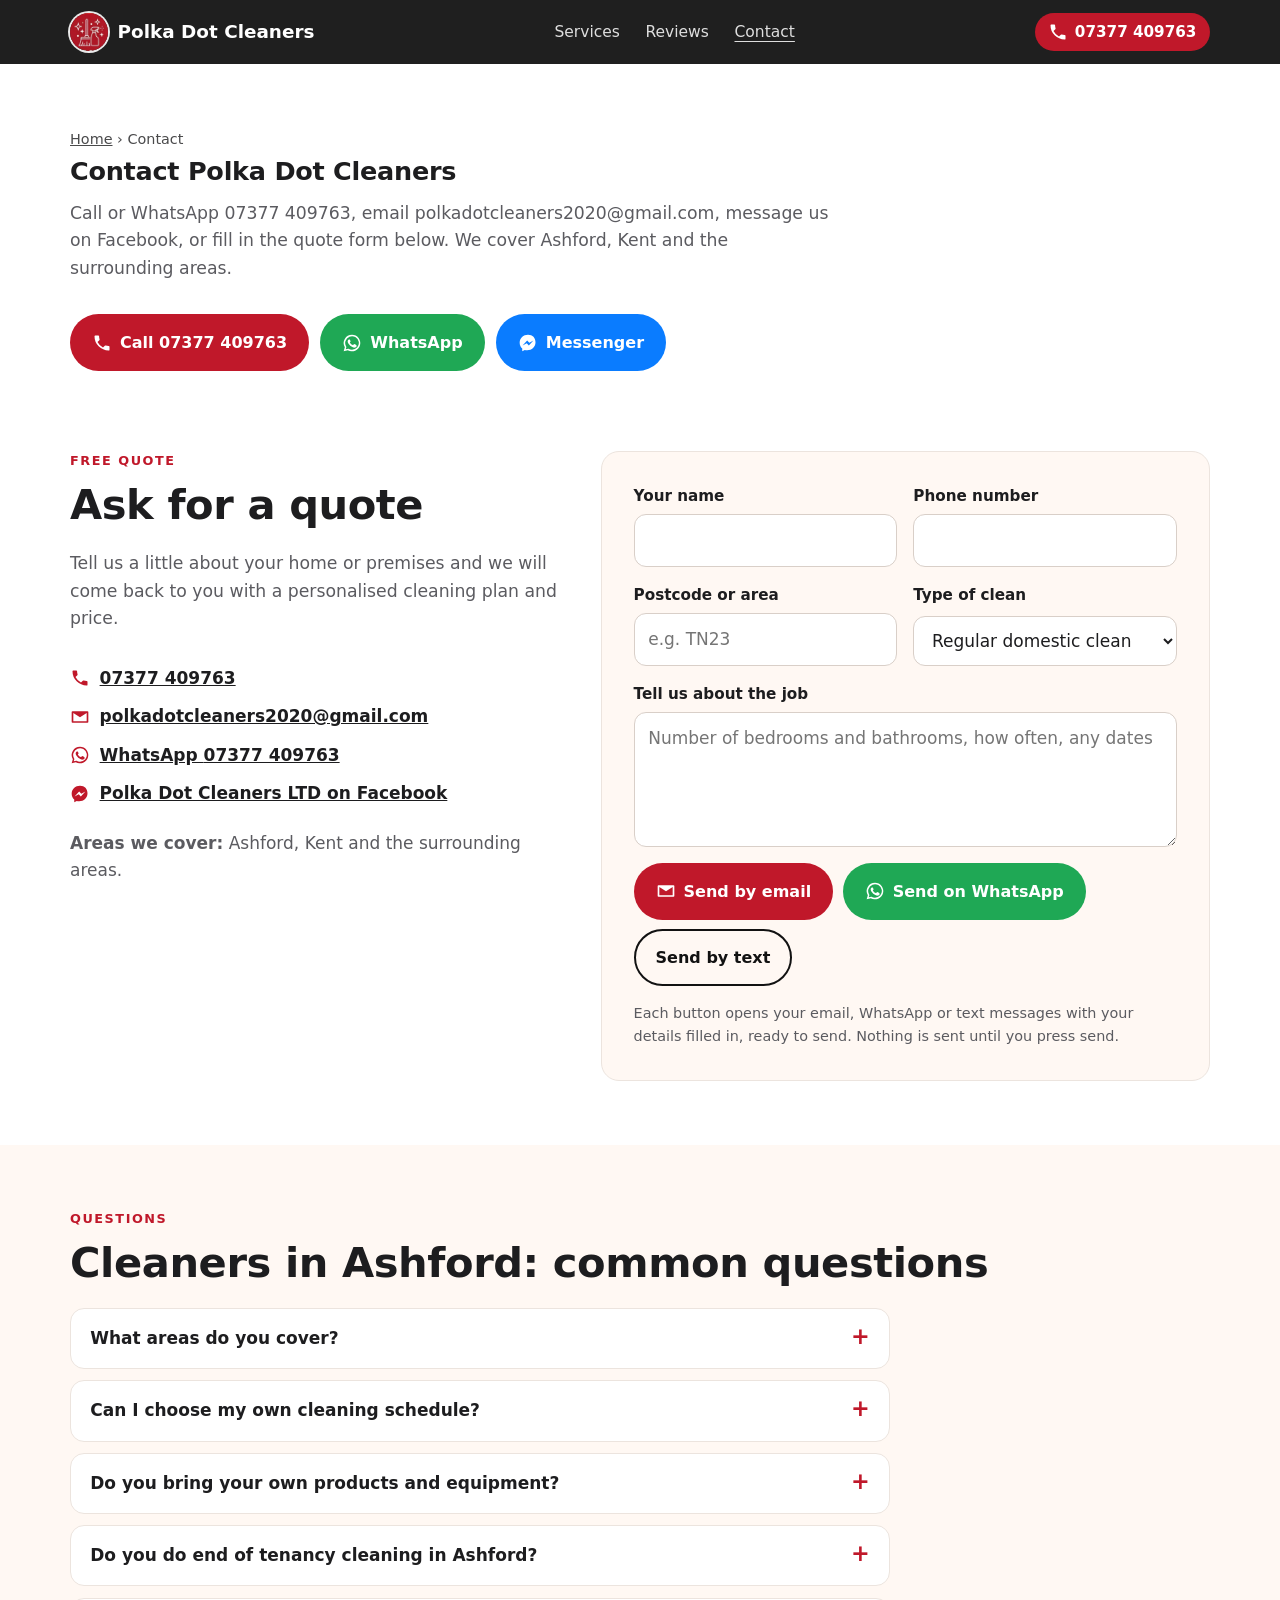
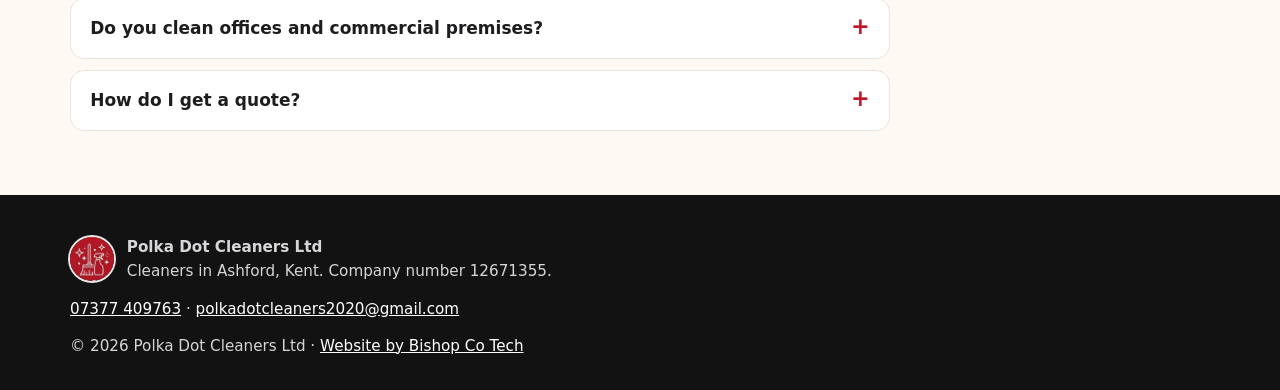
==== contact/index.html @ 2cf45b38 "Site build from bishop-co-tech-free 000c073" ====
<!doctype html>
<html lang="en-GB">
  <head>
    <meta charset="UTF-8" />
    <meta name="viewport" content="width=device-width, initial-scale=1.0" />
    <title>Contact Polka Dot Cleaners Ltd | Free Cleaning Quote in Ashford, Kent</title>
    <meta name="description" content="Contact Polka Dot Cleaners Ltd for a free cleaning quote in Ashford, Kent. Call or WhatsApp 07377 409763, email polkadotcleaners2020@gmail.com, or fill in the quote form." />
    <link rel="canonical" href="https://polkadotcleaners.co.uk/contact/" />
    <link rel="alternate" type="text/plain" href="/llms.txt" title="LLM summary" />
    <meta name="robots" content="index, follow, max-image-preview:large" />
    <meta name="geo.region" content="GB-KEN" />
    <meta name="geo.placename" content="Ashford, Kent" />
    <meta name="theme-color" content="#121212" />

    <meta property="og:type" content="website" />
    <meta property="og:site_name" content="Polka Dot Cleaners Ltd" />
    <meta property="og:url" content="https://polkadotcleaners.co.uk/contact/" />
    <meta property="og:title" content="Contact Polka Dot Cleaners Ltd | Free Cleaning Quote in Ashford, Kent" />
    <meta property="og:description" content="Contact Polka Dot Cleaners Ltd for a free cleaning quote in Ashford, Kent. Call or WhatsApp 07377 409763, email polkadotcleaners2020@gmail.com, or fill in the quote form." />
    <meta property="og:image" content="https://polkadotcleaners.co.uk/og-image.jpg" />
    <meta property="og:image:width" content="1200" />
    <meta property="og:image:height" content="630" />
    <meta property="og:image:alt" content="Polka Dot Cleaners Ltd, cleaners in Ashford, Kent, with a freshly cleaned kitchen and the company logo" />
    <meta property="og:locale" content="en_GB" />
    <meta name="twitter:card" content="summary_large_image" />
    <meta name="twitter:title" content="Contact Polka Dot Cleaners Ltd | Free Cleaning Quote in Ashford, Kent" />
    <meta name="twitter:description" content="Contact Polka Dot Cleaners Ltd for a free cleaning quote in Ashford, Kent. Call or WhatsApp 07377 409763, email polkadotcleaners2020@gmail.com, or fill in the quote form." />
    <meta name="twitter:image" content="https://polkadotcleaners.co.uk/og-image.jpg" />

    <link rel="icon" href="/favicon.ico" sizes="any" />
    <link rel="icon" type="image/png" sizes="32x32" href="/favicon-32.png" />
    <link rel="apple-touch-icon" href="/apple-touch-icon.png" />

    <!-- No review or rating markup: Google does not allow self-served review stars on LocalBusiness. -->
    <!-- No street address: the business does not publish one (Companies House office is not a trading address). -->
    <script type="application/ld+json">
      {
        "@context": "https://schema.org",
        "@type": ["HouseCleaning", "LocalBusiness"],
        "@id": "https://polkadotcleaners.co.uk/#business",
        "name": "Polka Dot Cleaners Ltd",
        "legalName": "POLKA DOT CLEANERS LTD",
        "description": "Cleaners in Ashford, Kent: weekly, fortnightly and one-off domestic cleaning, end of tenancy cleaning, commercial and office cleaning, and builders or sparkle cleans.",
        "url": "https://polkadotcleaners.co.uk/",
        "telephone": "+44 7377 409763",
        "email": "polkadotcleaners2020@gmail.com",
        "foundingDate": "2020-06-15",
        "image": [
          "https://polkadotcleaners.co.uk/og-image.jpg",
          "https://polkadotcleaners.co.uk/photos/fb-kitchen-oak-960.webp",
          "https://polkadotcleaners.co.uk/photos/reception-after-960.webp"
        ],
        "logo": "https://polkadotcleaners.co.uk/icon-512.png",
        "currenciesAccepted": "GBP",
        "address": {
          "@type": "PostalAddress",
          "addressLocality": "Ashford",
          "addressRegion": "Kent",
          "addressCountry": "GB"
        },
        "areaServed": [
          { "@type": "City", "name": "Ashford, Kent" },
          { "@type": "AdministrativeArea", "name": "Ashford and surrounding areas, Kent" }
        ],
        "sameAs": ["https://www.facebook.com/p/Polka-Dot-Cleaners-LTD-100063488411569/"],
        "knowsAbout": [
          "Domestic cleaning",
          "End of tenancy cleaning",
          "Commercial cleaning",
          "Office cleaning",
          "Builders cleans",
          "Deep cleaning"
        ],
        "hasOfferCatalog": {
          "@type": "OfferCatalog",
          "name": "Cleaning services in Ashford",
          "itemListElement": [
            { "@type": "Offer", "itemOffered": { "@type": "Service", "name": "Domestic cleaning (weekly, fortnightly and one-off)" } },
            { "@type": "Offer", "itemOffered": { "@type": "Service", "name": "End of tenancy cleaning" } },
            { "@type": "Offer", "itemOffered": { "@type": "Service", "name": "Commercial and office cleaning" } },
            { "@type": "Offer", "itemOffered": { "@type": "Service", "name": "Builders and sparkle cleans" } },
            { "@type": "Offer", "itemOffered": { "@type": "Service", "name": "Industrial cleaning" } }
          ]
        }
      }
    </script>
    <script type="application/ld+json">
      {
        "@context": "https://schema.org",
        "@type": "FAQPage",
        "mainEntity": [
          { "@type": "Question", "name": "What areas do you cover?", "acceptedAnswer": { "@type": "Answer", "text": "We clean homes and businesses in Ashford, Kent and the surrounding areas. If you are not sure whether we reach you, call or message us." } },
          { "@type": "Question", "name": "Can I choose my own cleaning schedule?", "acceptedAnswer": { "@type": "Answer", "text": "Absolutely. We offer flexible scheduling: weekly, fortnightly or one-off cleans, planned around what you need." } },
          { "@type": "Question", "name": "Do you bring your own products and equipment?", "acceptedAnswer": { "@type": "Answer", "text": "Yes. We supply all products and a hoover. For hygiene reasons we do ask clients to provide a mop if one is needed." } },
          { "@type": "Question", "name": "Do you do end of tenancy cleaning in Ashford?", "acceptedAnswer": { "@type": "Answer", "text": "Yes. Our end of tenancy clean is a deep clean of all areas, perfect for getting your deposit back or getting a property ready for new tenants." } },
          { "@type": "Question", "name": "Do you clean offices and commercial premises?", "acceptedAnswer": { "@type": "Answer", "text": "Yes. We offer commercial cleaning for offices and retail spaces, including after-hours cleaning to minimise disruption." } },
          { "@type": "Question", "name": "How do I get a quote?", "acceptedAnswer": { "@type": "Answer", "text": "Fill in the quote form, call 07377 409763, or message us on WhatsApp or Facebook Messenger." } }
        ]
      }
    </script>
    <script type="module" crossorigin src="/assets/index-D0p17NP8.js"></script>
    <link rel="stylesheet" crossorigin href="/assets/index-B3t4fqPy.css">
    <script type="application/ld+json">{"@context":"https://schema.org","@type":"BreadcrumbList","itemListElement":[{"@type":"ListItem","position":1,"name":"Home","item":"https://polkadotcleaners.co.uk/"},{"@type":"ListItem","position":2,"name":"Contact","item":"https://polkadotcleaners.co.uk/contact/"}]}</script>
  </head>
  <body>
    <div id="root" data-page="contact"><link rel="preload" as="image" imageSrcSet="/logo/logo-mark-96.webp 96w, /logo/logo-mark-192.webp 192w" imageSizes="38px"/><link rel="preload" as="image" imageSrcSet="/logo/logo-mark-96.webp 96w, /logo/logo-mark-192.webp 192w" imageSizes="44px"/><a class="skip" href="#top">Skip to content</a><header class="topbar"><div class="wrap topbar-inner"><a href="/" class="brand"><img src="/logo/logo-mark-96.webp" srcSet="/logo/logo-mark-96.webp 96w, /logo/logo-mark-192.webp 192w" sizes="38px" width="38" height="38" alt="" class="emblem emblem-mark" decoding="async"/><span>Polka Dot Cleaners</span></a><nav aria-label="Sections"><a href="/our-cleaning-services/">Services</a><a href="/reviews/">Reviews</a><a href="/contact/" aria-current="page">Contact</a></nav><a class="topbar-call" href="tel:+447377409763" aria-label="Call 07377 409763"><svg viewBox="0 0 24 24" width="20" height="20" aria-hidden="true"><path fill="currentColor" d="M6.6 10.8a15.1 15.1 0 0 0 6.6 6.6l2.2-2.2a1 1 0 0 1 1-.25 11.4 11.4 0 0 0 3.6.57 1 1 0 0 1 1 1V20a1 1 0 0 1-1 1A17 17 0 0 1 3 4a1 1 0 0 1 1-1h3.5a1 1 0 0 1 1 1c0 1.25.2 2.45.57 3.57a1 1 0 0 1-.25 1z"></path></svg> <span>07377 409763</span></a></div></header><main id="top"><section class="section page-intro"><div class="wrap"><nav aria-label="Breadcrumb" class="crumbs"><a href="/">Home</a> <span aria-hidden="true">›</span> <span aria-current="page">Contact</span></nav><h1>Contact Polka Dot Cleaners</h1><p class="lede">Call or WhatsApp 07377 409763, email polkadotcleaners2020@gmail.com, message us on Facebook, or fill in the quote form below. We cover Ashford, Kent and the surrounding areas.</p><div class="actions "><a class="btn btn-red" href="tel:+447377409763"><svg viewBox="0 0 24 24" width="20" height="20" aria-hidden="true"><path fill="currentColor" d="M6.6 10.8a15.1 15.1 0 0 0 6.6 6.6l2.2-2.2a1 1 0 0 1 1-.25 11.4 11.4 0 0 0 3.6.57 1 1 0 0 1 1 1V20a1 1 0 0 1-1 1A17 17 0 0 1 3 4a1 1 0 0 1 1-1h3.5a1 1 0 0 1 1 1c0 1.25.2 2.45.57 3.57a1 1 0 0 1-.25 1z"></path></svg> Call <!-- -->07377 409763</a><a class="btn btn-whatsapp" href="https://wa.me/447377409763" target="_blank" rel="noopener"><svg viewBox="0 0 24 24" width="20" height="20" aria-hidden="true"><path fill="currentColor" d="M12 2a10 10 0 0 0-8.6 15.1L2 22l5-1.3A10 10 0 1 0 12 2zm0 18.2a8.2 8.2 0 0 1-4.2-1.2l-.3-.2-3 .8.8-2.9-.2-.3A8.2 8.2 0 1 1 12 20.2zm4.5-6.1c-.2-.1-1.5-.7-1.7-.8s-.4-.1-.6.1-.7.8-.8 1-.3.2-.5.1a6.7 6.7 0 0 1-3.3-2.9c-.3-.4.3-.4.7-1.3.1-.2 0-.3 0-.4l-.8-1.8c-.2-.5-.4-.4-.6-.4h-.5a1 1 0 0 0-.7.3 3 3 0 0 0-.9 2.2 5.2 5.2 0 0 0 1.1 2.7 11.8 11.8 0 0 0 4.5 4c1.7.7 2.3.8 3.2.6a2.7 2.7 0 0 0 1.8-1.3 2.2 2.2 0 0 0 .2-1.3c-.1-.1-.2-.2-.5-.3z"></path></svg> WhatsApp</a><a class="btn btn-messenger" href="https://m.me/100063488411569" target="_blank" rel="noopener"><svg viewBox="0 0 24 24" width="20" height="20" aria-hidden="true"><path fill="currentColor" d="M12 2C6.4 2 2 6.1 2 11.6c0 2.9 1.2 5.4 3.1 7.1v3.3l3-1.7c.9.3 1.9.4 2.9.4 5.6 0 10-4.1 10-9.6S17.6 2 12 2zm1 12.9-2.5-2.7-5 2.7 5.5-5.8 2.6 2.7 4.9-2.7z"></path></svg> Messenger</a></div></div></section><section id="quote" class="section"><div class="wrap quote"><div class="quote-info"><p class="eyebrow">Free quote</p><h2>Ask for a quote</h2><p class="lede">Tell us a little about your home or premises and we will come back to you with a personalised cleaning plan and price.</p><ul class="contact-list"><li><svg viewBox="0 0 24 24" width="20" height="20" aria-hidden="true"><path fill="currentColor" d="M6.6 10.8a15.1 15.1 0 0 0 6.6 6.6l2.2-2.2a1 1 0 0 1 1-.25 11.4 11.4 0 0 0 3.6.57 1 1 0 0 1 1 1V20a1 1 0 0 1-1 1A17 17 0 0 1 3 4a1 1 0 0 1 1-1h3.5a1 1 0 0 1 1 1c0 1.25.2 2.45.57 3.57a1 1 0 0 1-.25 1z"></path></svg><a class="link" href="tel:+447377409763">07377 409763</a></li><li><svg viewBox="0 0 24 24" width="20" height="20" aria-hidden="true"><path fill="currentColor" d="M3 5h18a1 1 0 0 1 1 1v12a1 1 0 0 1-1 1H3a1 1 0 0 1-1-1V6a1 1 0 0 1 1-1zm9 7.2L4 7.3V17h16V7.3z"></path></svg><a class="link" href="mailto:polkadotcleaners2020@gmail.com">polkadotcleaners2020@gmail.com</a></li><li><svg viewBox="0 0 24 24" width="20" height="20" aria-hidden="true"><path fill="currentColor" d="M12 2a10 10 0 0 0-8.6 15.1L2 22l5-1.3A10 10 0 1 0 12 2zm0 18.2a8.2 8.2 0 0 1-4.2-1.2l-.3-.2-3 .8.8-2.9-.2-.3A8.2 8.2 0 1 1 12 20.2zm4.5-6.1c-.2-.1-1.5-.7-1.7-.8s-.4-.1-.6.1-.7.8-.8 1-.3.2-.5.1a6.7 6.7 0 0 1-3.3-2.9c-.3-.4.3-.4.7-1.3.1-.2 0-.3 0-.4l-.8-1.8c-.2-.5-.4-.4-.6-.4h-.5a1 1 0 0 0-.7.3 3 3 0 0 0-.9 2.2 5.2 5.2 0 0 0 1.1 2.7 11.8 11.8 0 0 0 4.5 4c1.7.7 2.3.8 3.2.6a2.7 2.7 0 0 0 1.8-1.3 2.2 2.2 0 0 0 .2-1.3c-.1-.1-.2-.2-.5-.3z"></path></svg><a class="link" href="https://wa.me/447377409763" target="_blank" rel="noopener">WhatsApp <!-- -->07377 409763</a></li><li><svg viewBox="0 0 24 24" width="20" height="20" aria-hidden="true"><path fill="currentColor" d="M12 2C6.4 2 2 6.1 2 11.6c0 2.9 1.2 5.4 3.1 7.1v3.3l3-1.7c.9.3 1.9.4 2.9.4 5.6 0 10-4.1 10-9.6S17.6 2 12 2zm1 12.9-2.5-2.7-5 2.7 5.5-5.8 2.6 2.7 4.9-2.7z"></path></svg><a class="link" href="https://www.facebook.com/p/Polka-Dot-Cleaners-LTD-100063488411569/" target="_blank" rel="noopener">Polka Dot Cleaners LTD on Facebook</a></li></ul><p class="area-note"><strong>Areas we cover:</strong> <!-- -->Ashford, Kent and the surrounding areas<!-- -->.</p></div><form class="quote-form"><div class="field"><label for="q-name">Your name</label><input id="q-name" autoComplete="name" required="" name="name" value=""/></div><div class="field"><label for="q-phone">Phone number</label><input id="q-phone" type="tel" autoComplete="tel" required="" name="phone" value=""/></div><div class="field"><label for="q-area">Postcode or area</label><input id="q-area" autoComplete="postal-code" placeholder="e.g. TN23" name="area" value=""/></div><div class="field"><label for="q-type">Type of clean</label><select id="q-type" name="type"><option selected="">Regular domestic clean</option><option>One-off or deep clean</option><option>End of tenancy clean</option><option>Builders or sparkle clean</option><option>Commercial or office clean</option><option>Something else</option></select></div><div class="field field-wide"><label for="q-message">Tell us about the job</label><textarea id="q-message" name="message" rows="4" placeholder="Number of bedrooms and bathrooms, how often, any dates"></textarea></div><div class="field-wide form-actions"><button class="btn btn-red" type="submit"><svg viewBox="0 0 24 24" width="20" height="20" aria-hidden="true"><path fill="currentColor" d="M3 5h18a1 1 0 0 1 1 1v12a1 1 0 0 1-1 1H3a1 1 0 0 1-1-1V6a1 1 0 0 1 1-1zm9 7.2L4 7.3V17h16V7.3z"></path></svg> Send by email</button><a class="btn btn-whatsapp" href="https://wa.me/447377409763?text=Hello%20Polka%20Dot%20Cleaners%2C%20I%20would%20like%20a%20quote%20please.%0A%0AName%3A%20%0APhone%3A%20%0APostcode%20or%20area%3A%20%0AType%20of%20clean%3A%20Regular%20domestic%20clean" target="_blank" rel="noopener"><svg viewBox="0 0 24 24" width="20" height="20" aria-hidden="true"><path fill="currentColor" d="M12 2a10 10 0 0 0-8.6 15.1L2 22l5-1.3A10 10 0 1 0 12 2zm0 18.2a8.2 8.2 0 0 1-4.2-1.2l-.3-.2-3 .8.8-2.9-.2-.3A8.2 8.2 0 1 1 12 20.2zm4.5-6.1c-.2-.1-1.5-.7-1.7-.8s-.4-.1-.6.1-.7.8-.8 1-.3.2-.5.1a6.7 6.7 0 0 1-3.3-2.9c-.3-.4.3-.4.7-1.3.1-.2 0-.3 0-.4l-.8-1.8c-.2-.5-.4-.4-.6-.4h-.5a1 1 0 0 0-.7.3 3 3 0 0 0-.9 2.2 5.2 5.2 0 0 0 1.1 2.7 11.8 11.8 0 0 0 4.5 4c1.7.7 2.3.8 3.2.6a2.7 2.7 0 0 0 1.8-1.3 2.2 2.2 0 0 0 .2-1.3c-.1-.1-.2-.2-.5-.3z"></path></svg> Send on WhatsApp</a><a class="btn btn-outline" href="sms:+447377409763?&amp;body=Hello%20Polka%20Dot%20Cleaners%2C%20I%20would%20like%20a%20quote%20please.%0A%0AName%3A%20%0APhone%3A%20%0APostcode%20or%20area%3A%20%0AType%20of%20clean%3A%20Regular%20domestic%20clean">Send by text</a></div><p class="form-note field-wide" aria-live="polite">Each button opens your email, WhatsApp or text messages with your details filled in, ready to send. Nothing is sent until you press send.</p></form></div></section><section id="faq" class="section alt"><div class="wrap"><p class="eyebrow">Questions</p><h2>Cleaners in Ashford: common questions</h2><div class="faq"><details><summary>What areas do you cover?</summary><p>We clean homes and businesses in Ashford, Kent and the surrounding areas. If you are not sure whether we reach you, call or message us.</p></details><details><summary>Can I choose my own cleaning schedule?</summary><p>Absolutely. We offer flexible scheduling: weekly, fortnightly or one-off cleans, planned around what you need.</p></details><details><summary>Do you bring your own products and equipment?</summary><p>Yes. We supply all products and a hoover. For hygiene reasons we do ask clients to provide a mop if one is needed.</p></details><details><summary>Do you do end of tenancy cleaning in Ashford?</summary><p>Yes. Our end of tenancy clean is a deep clean of all areas, perfect for getting your deposit back or getting a property ready for new tenants.</p></details><details><summary>Do you clean offices and commercial premises?</summary><p>Yes. We offer commercial cleaning for offices and retail spaces, including after-hours cleaning to minimise disruption.</p></details><details><summary>How do I get a quote?</summary><p>Fill in the quote form below, call 07377 409763, or message us on WhatsApp or Facebook Messenger.</p></details></div></div></section></main><footer class="footer"><div class="wrap footer-inner"><div class="footer-brand"><img src="/logo/logo-mark-96.webp" srcSet="/logo/logo-mark-96.webp 96w, /logo/logo-mark-192.webp 192w" sizes="44px" width="44" height="44" alt="" class="emblem emblem-mark" decoding="async"/><p><strong>Polka Dot Cleaners Ltd</strong><br/>Cleaners in Ashford, Kent. Company number <!-- -->12671355<!-- -->.</p></div><p><a href="tel:+447377409763">07377 409763</a> · <a href="mailto:polkadotcleaners2020@gmail.com">polkadotcleaners2020@gmail.com</a></p><p>© <span>2026</span> <!-- -->Polka Dot Cleaners Ltd<!-- --> ·<!-- --> <a href="https://bishop-co-tech.co.uk">Website by Bishop Co Tech</a></p></div></footer><div class="sticky-bar"><a href="tel:+447377409763" aria-label="Call Polka Dot Cleaners Ltd on 07377 409763"><svg viewBox="0 0 24 24" width="20" height="20" aria-hidden="true"><path fill="currentColor" d="M6.6 10.8a15.1 15.1 0 0 0 6.6 6.6l2.2-2.2a1 1 0 0 1 1-.25 11.4 11.4 0 0 0 3.6.57 1 1 0 0 1 1 1V20a1 1 0 0 1-1 1A17 17 0 0 1 3 4a1 1 0 0 1 1-1h3.5a1 1 0 0 1 1 1c0 1.25.2 2.45.57 3.57a1 1 0 0 1-.25 1z"></path></svg> Call</a><a href="https://wa.me/447377409763" target="_blank" rel="noopener" aria-label="Message us on WhatsApp"><svg viewBox="0 0 24 24" width="20" height="20" aria-hidden="true"><path fill="currentColor" d="M12 2a10 10 0 0 0-8.6 15.1L2 22l5-1.3A10 10 0 1 0 12 2zm0 18.2a8.2 8.2 0 0 1-4.2-1.2l-.3-.2-3 .8.8-2.9-.2-.3A8.2 8.2 0 1 1 12 20.2zm4.5-6.1c-.2-.1-1.5-.7-1.7-.8s-.4-.1-.6.1-.7.8-.8 1-.3.2-.5.1a6.7 6.7 0 0 1-3.3-2.9c-.3-.4.3-.4.7-1.3.1-.2 0-.3 0-.4l-.8-1.8c-.2-.5-.4-.4-.6-.4h-.5a1 1 0 0 0-.7.3 3 3 0 0 0-.9 2.2 5.2 5.2 0 0 0 1.1 2.7 11.8 11.8 0 0 0 4.5 4c1.7.7 2.3.8 3.2.6a2.7 2.7 0 0 0 1.8-1.3 2.2 2.2 0 0 0 .2-1.3c-.1-.1-.2-.2-.5-.3z"></path></svg> WhatsApp</a><a href="/contact/"><svg viewBox="0 0 24 24" width="20" height="20" aria-hidden="true"><path fill="currentColor" d="M3 5h18a1 1 0 0 1 1 1v12a1 1 0 0 1-1 1H3a1 1 0 0 1-1-1V6a1 1 0 0 1 1-1zm9 7.2L4 7.3V17h16V7.3z"></path></svg> Quote</a></div></div>
  </body>
</html>
---- assets/index-B3t4fqPy.css ----
:root{--ink: #121212;--ink-2: #1d1d1f;--red: #c0182a;--red-2: #96121f;--cream: #fff8f3;--blush: #fdecec;--text: #1d1d1f;--muted: #5b5b60;--line: #ece4de;--wa: #1fa855;--ms: #0a7cff;--radius: 18px;--display: "Trebuchet MS", "Avenir Next", "Segoe UI", system-ui, sans-serif;--sans: system-ui, -apple-system, "Segoe UI", Roboto, Helvetica, Arial, sans-serif;--dots: radial-gradient(circle, rgba(255, 255, 255, .95) 0 9px, transparent 10px) 0 0 / 52px 52px, radial-gradient(circle, rgba(255, 255, 255, .95) 0 9px, transparent 10px) 26px 26px / 52px 52px}*{box-sizing:border-box}html{scroll-behavior:smooth;scroll-padding-top:76px}body{margin:0;background:#fff;color:var(--text);font-family:var(--sans);font-size:17px;line-height:1.6;-webkit-font-smoothing:antialiased;padding-bottom:64px}@media(min-width:900px){body{padding-bottom:0}}a{color:inherit}img{display:block;max-width:100%;height:auto}h1,h2,h3{font-family:var(--display);line-height:1.15;margin:0 0 .5em;letter-spacing:-.01em}h2{font-size:clamp(1.75rem,4.2vw,2.6rem)}h3{font-size:1.2rem}.nowrap{white-space:nowrap}.wrap{width:min(1140px,100% - 2.5rem);margin-inline:auto}.skip{position:absolute;left:-999px;top:0}.skip:focus{left:1rem;top:1rem;z-index:99;background:#fff;padding:.5rem 1rem;border-radius:8px}.topbar{position:sticky;top:0;z-index:20;background:#121212f0;-webkit-backdrop-filter:blur(8px);backdrop-filter:blur(8px);color:#fff}.topbar-inner{display:flex;align-items:center;justify-content:space-between;gap:1rem;height:64px}.brand{display:flex;align-items:center;gap:.6rem;text-decoration:none;font-family:var(--display);font-weight:700;font-size:1.15rem}.topbar nav{display:none;gap:1.6rem}.topbar nav a{text-decoration:none;opacity:.85;font-size:.97rem}.topbar nav a:hover{opacity:1;color:#ffb3b6}.topbar-call{display:inline-flex;align-items:center;gap:.4rem;text-decoration:none;background:var(--red);color:#fff;padding:.45rem .85rem;border-radius:999px;font-weight:700;font-size:.95rem}.topbar-call span{display:none}@media(min-width:560px){.topbar-call span{display:inline}}@media(min-width:900px){.topbar nav{display:flex}}.actions{display:flex;flex-wrap:wrap;gap:.7rem}.btn{display:inline-flex;align-items:center;justify-content:center;gap:.5rem;padding:.85rem 1.25rem;border-radius:999px;font-weight:700;font-size:1rem;text-decoration:none;border:2px solid transparent;cursor:pointer;font-family:inherit;transition:transform .15s ease,background .15s ease}.btn:hover{transform:translateY(-1px)}.btn:focus-visible,a:focus-visible,summary:focus-visible,input:focus-visible,select:focus-visible,textarea:focus-visible{outline:3px solid #ffb703;outline-offset:2px}.btn-red{background:var(--red);color:#fff}.btn-red:hover{background:var(--red-2)}.btn-whatsapp{background:var(--wa);color:#fff}.btn-messenger{background:var(--ms);color:#fff}.btn-white{background:#fff;color:var(--ink)}.btn-outline{background:transparent;border-color:currentColor}.hero{position:relative;overflow:hidden;background:var(--dots),var(--ink);color:#fff}.hero:before{content:"";position:absolute;inset:0;background:linear-gradient(100deg,#121212f7,#121212eb 45%,#1212128c)}.hero-inner{position:relative;display:grid;gap:2.2rem;padding:3rem 0 3.5rem}.hero-kicker{display:inline-flex;align-items:center;gap:.5rem;margin:0 0 1rem;font-weight:600;color:#ffd6d7;font-size:.95rem}.dot{width:12px;height:12px;border-radius:50%;background:var(--red);box-shadow:0 0 0 3px #e3101a4d}.hero h1{font-size:clamp(2.3rem,7vw,4rem);margin-bottom:.4em}.hero h1 .nowrap{color:#ff4d55}.hero-lede{font-size:1.12rem;color:#e8e8ea;max-width:36em;margin:0 0 1.6rem}.hero-proof{margin:1.2rem 0 0;font-size:.95rem}.hero-proof a{color:#fff;text-decoration-color:#fff6}.hero-media{position:relative}.hero-photo{margin:0;border-radius:var(--radius);overflow:hidden;border:6px solid #fff;box-shadow:0 20px 50px #00000073;background:#fff}.hero-photo img{width:100%;aspect-ratio:4 / 3;object-fit:cover}.hero-photo figcaption{color:var(--muted);font-size:.85rem;padding:.45rem .7rem .2rem}.emblem{display:block;border-radius:50%;object-fit:cover;flex:none}.emblem-mark{box-shadow:0 0 0 2px #ffffffe6}.hero-emblem{position:absolute;right:-8px;top:-40px;width:120px;height:120px;border:3px solid #fff;filter:drop-shadow(0 6px 14px rgba(0,0,0,.45))}@media(min-width:900px){.hero-inner{grid-template-columns:1.15fr .85fr;align-items:center;padding:5rem 0 5.5rem}.hero-emblem{width:180px;height:180px;right:-40px;top:-70px}}.section{padding:4rem 0}.section.alt{background:var(--cream)}.eyebrow{text-transform:uppercase;letter-spacing:.12em;font-size:.8rem;font-weight:700;color:var(--red);margin:0 0 .6rem}.lede{font-size:1.08rem;color:var(--muted);max-width:44em;margin:0 0 2rem}.cards{display:grid;gap:1rem}@media(min-width:640px){.cards{grid-template-columns:repeat(2,1fr)}}@media(min-width:980px){.cards{grid-template-columns:repeat(3,1fr)}}.card{position:relative;background:#fff;border:1px solid var(--line);border-radius:var(--radius);padding:1.5rem 1.4rem 1.3rem}.card p{margin:0;color:var(--muted)}.card-dot{display:block;width:28px;height:28px;border-radius:50%;background:var(--red);margin-bottom:.9rem;box-shadow:14px 10px 0 -6px var(--ink)}.reasons .card{border-left:5px solid var(--red)}.ba-grid{display:grid;gap:1.4rem}@media(min-width:700px){.ba-grid{grid-template-columns:repeat(2,1fr)}}@media(min-width:1040px){.ba-grid{grid-template-columns:repeat(3,1fr)}}.ba{margin:0;background:#fff;border-radius:var(--radius);padding:.6rem;box-shadow:0 6px 24px #0000000f}.ba-pair{display:grid;grid-template-columns:1fr 1fr;gap:.4rem}.ba-side{position:relative;border-radius:12px;overflow:hidden}.ba-side img{width:100%;aspect-ratio:3 / 4;object-fit:cover}.tag{position:absolute;left:.5rem;top:.5rem;font-size:.75rem;font-weight:700;padding:.2rem .6rem;border-radius:999px}.tag-before{background:#121212d9;color:#fff}.tag-after{background:var(--red);color:#fff}.bas{position:relative;aspect-ratio:4 / 3;border-radius:12px;overflow:hidden;cursor:ew-resize;touch-action:pan-y;user-select:none;-webkit-user-select:none;background:#eee}.bas img{position:absolute;inset:0;width:100%;height:100%;object-fit:cover;pointer-events:none}.bas .tag{z-index:2;pointer-events:none}.bas .bas-after{left:auto;right:.5rem}.bas-handle{position:absolute;top:0;bottom:0;width:44px;transform:translate(-50%);pointer-events:none;z-index:3}.bas-line{position:absolute;top:0;bottom:0;left:50%;width:2px;transform:translate(-50%);background:#fff;box-shadow:0 0 6px #00000059}.bas-knob{position:absolute;top:50%;left:50%;width:40px;height:40px;transform:translate(-50%,-50%);display:grid;place-items:center;border-radius:50%;background:#fff;color:var(--red);font-weight:800;font-size:.9rem;box-shadow:0 2px 8px #0000004d}.bas-range{position:absolute;width:1px;height:1px;margin:-1px;padding:0;overflow:hidden;clip:rect(0 0 0 0);border:0}.bas:has(.bas-range:focus-visible){outline:3px solid var(--red);outline-offset:2px}.ba figcaption{font-weight:700;padding:.6rem .3rem .2rem}.touches{display:grid;grid-template-columns:repeat(2,1fr);gap:.8rem;margin-top:2rem}@media(min-width:900px){.touches{grid-template-columns:repeat(4,1fr)}}.touches figure{margin:0;border-radius:var(--radius);overflow:hidden}.touches img{width:100%;aspect-ratio:1;object-fit:cover}.section.dots{background:var(--dots),var(--ink);color:#fff;position:relative}.section.dots:before{content:"";position:absolute;inset:0;background:#121212e6}.section.dots>.wrap{position:relative}.section.dots .eyebrow{color:#ff6b72}.rating{font-size:1.1rem;margin:0 0 2rem;color:#e8e8ea}.reviews{display:grid;gap:1rem}@media(min-width:700px){.reviews{grid-template-columns:repeat(2,1fr)}}@media(min-width:1040px){.reviews{grid-template-columns:repeat(3,1fr)}}.review{margin:0;background:#fff;color:var(--text);border-radius:var(--radius);padding:1.4rem;display:flex;flex-direction:column;justify-content:space-between;gap:1rem;position:relative}.review:before{content:"“";position:absolute;top:-.2rem;right:1rem;font-size:4rem;color:var(--red);font-family:Georgia,serif;line-height:1}.review blockquote,.review blockquote p{margin:0}.review figcaption{display:flex;flex-direction:column;font-size:.92rem}.review figcaption span{color:var(--muted)}.messages{margin:2rem 0;padding:1.4rem;border:1px dashed rgba(255,255,255,.35);border-radius:var(--radius)}.messages-title{margin:0 0 .6rem;font-weight:700}.messages ul{margin:0;padding:0;list-style:none;display:grid;gap:.6rem}@media(min-width:900px){.messages ul{grid-template-columns:repeat(3,1fr)}}.messages li{background:#ffffff1a;border-radius:14px 14px 14px 4px;padding:.7rem .9rem;font-size:.97rem}.faq{display:grid;gap:.7rem;max-width:820px}.faq details{background:#fff;border:1px solid var(--line);border-radius:14px;padding:0 1.2rem}.faq summary{cursor:pointer;font-weight:700;padding:1rem 0;list-style:none;display:flex;justify-content:space-between;gap:1rem}.faq summary::-webkit-details-marker{display:none}.faq summary:after{content:"+";color:var(--red);font-size:1.4rem;line-height:1}.faq details[open] summary:after{content:"−"}.faq details p{margin:0 0 1rem;color:var(--muted)}.quote{display:grid;gap:2rem}@media(min-width:960px){.quote{grid-template-columns:.9fr 1.1fr;align-items:start}}.contact-list{list-style:none;padding:0;margin:0 0 1.4rem;display:grid;gap:.7rem}.contact-list li{display:flex;align-items:center;gap:.6rem;color:var(--red)}.link{color:var(--text);font-weight:600;word-break:break-word}.area-note{color:var(--muted)}.quote-form{display:grid;gap:1rem;background:var(--cream);border-radius:var(--radius);padding:1.4rem;border:1px solid var(--line)}@media(min-width:640px){.quote-form{grid-template-columns:1fr 1fr;padding:2rem}.field-wide{grid-column:1 / -1}}.field{display:grid;gap:.35rem}.field label{font-weight:600;font-size:.95rem}.field input,.field select,.field textarea{font:inherit;padding:.75rem .85rem;border:1.5px solid #d9cfc8;border-radius:12px;background:#fff;color:var(--text);width:100%}.form-actions{display:flex;flex-wrap:wrap;gap:.6rem}.form-actions .btn-outline{color:var(--ink)}.form-note{margin:0;font-size:.9rem;color:var(--muted)}.footer{background:var(--ink);color:#d6d6da;padding:2.5rem 0 2rem;font-size:.95rem}.footer-inner{display:grid;gap:.8rem}.footer-brand{display:flex;gap:.8rem;align-items:center}.footer p{margin:0}.footer a{color:#fff}.sticky-bar{position:fixed;left:0;right:0;bottom:0;z-index:30;display:grid;grid-template-columns:repeat(3,1fr);background:var(--ink);border-top:3px solid var(--red);padding-bottom:env(safe-area-inset-bottom)}.sticky-bar a{display:flex;align-items:center;justify-content:center;gap:.4rem;color:#fff;text-decoration:none;font-weight:700;padding:.9rem .4rem}.sticky-bar a:first-child{background:var(--red)}.sticky-bar a:nth-child(2){background:var(--wa)}@media(min-width:900px){.sticky-bar{display:none}}@media(prefers-reduced-motion:reduce){html{scroll-behavior:auto}.btn{transition:none}}.gallery{display:grid;grid-template-columns:repeat(2,1fr);gap:.8rem;margin-top:1.6rem}@media(min-width:900px){.gallery{grid-template-columns:repeat(4,1fr);gap:1rem}}.gallery figure{margin:0;position:relative;border-radius:var(--radius);overflow:hidden;background:var(--ink)}.gallery img{width:100%;aspect-ratio:1;object-fit:cover;display:block}.gallery figcaption{position:absolute;left:.5rem;bottom:.5rem;background:#121212d1;color:#fff;font-size:.85rem;font-weight:700;padding:.25rem .6rem;border-radius:999px}.page-intro{padding-bottom:1rem}.page-intro h1{margin:.4rem 0 .8rem}.crumbs{font-size:.9rem;opacity:.8}.crumbs a{color:inherit}.topbar nav a[aria-current=page]{text-decoration:underline;text-underline-offset:4px}
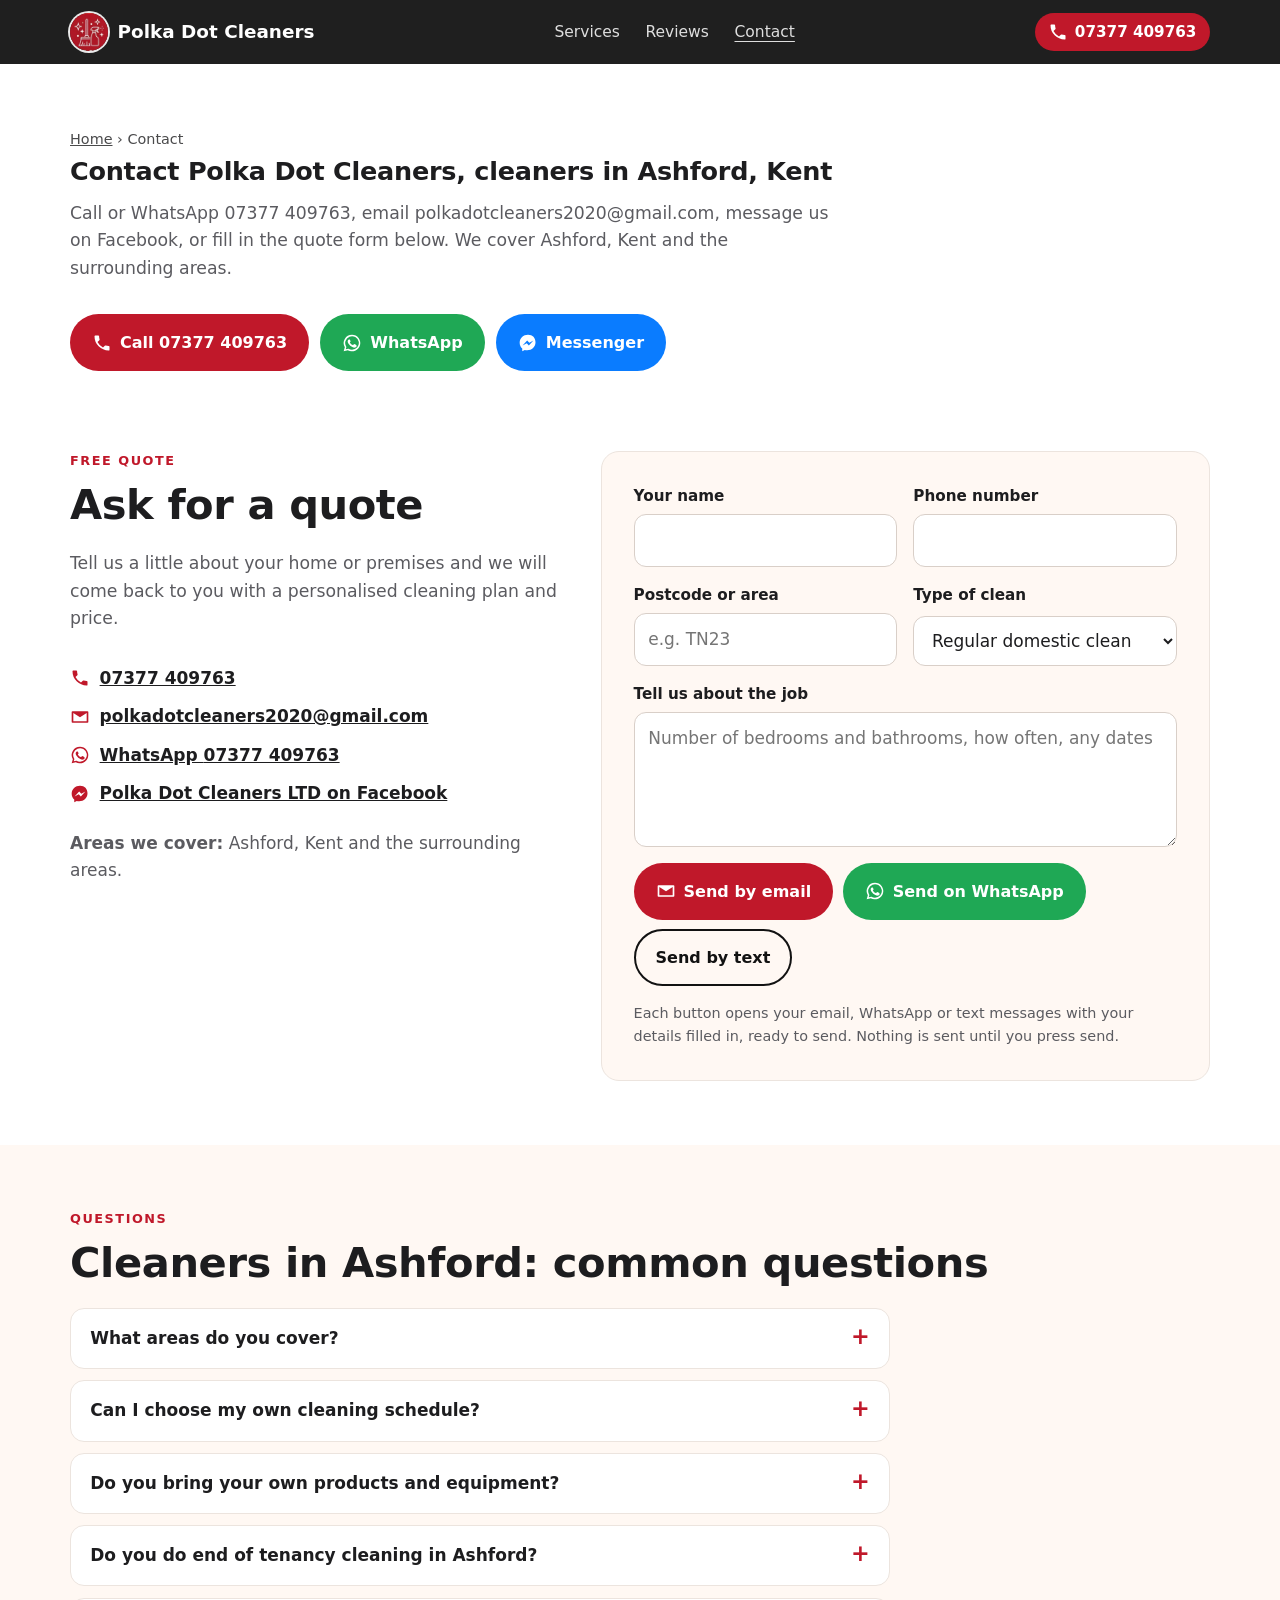
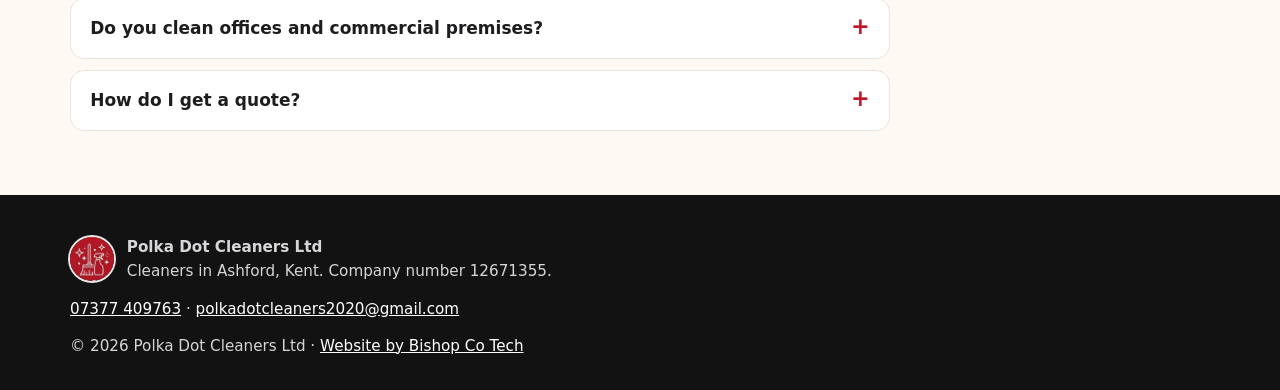
==== commit a6c34fff: "Site build from bishop-co-tech-free 703fb81" ====
--- a/contact/index.html
+++ b/contact/index.html
@@ -3,8 +3,8 @@
   <head>
     <meta charset="UTF-8" />
     <meta name="viewport" content="width=device-width, initial-scale=1.0" />
-    <title>Contact Polka Dot Cleaners Ltd | Free Cleaning Quote in Ashford, Kent</title>
-    <meta name="description" content="Contact Polka Dot Cleaners Ltd for a free cleaning quote in Ashford, Kent. Call or WhatsApp 07377 409763, email polkadotcleaners2020@gmail.com, or fill in the quote form." />
+    <title>Contact Polka Dot Cleaners | Cleaning in Ashford, Kent</title>
+    <meta name="description" content="Get a free quote from Polka Dot Cleaners, cleaners in Ashford, Kent. Call or WhatsApp 07377 409763, email us, or fill in the quote form. Flexible scheduling." />
     <link rel="canonical" href="https://polkadotcleaners.co.uk/contact/" />
     <link rel="alternate" type="text/plain" href="/llms.txt" title="LLM summary" />
     <meta name="robots" content="index, follow, max-image-preview:large" />
@@ -15,16 +15,16 @@
     <meta property="og:type" content="website" />
     <meta property="og:site_name" content="Polka Dot Cleaners Ltd" />
     <meta property="og:url" content="https://polkadotcleaners.co.uk/contact/" />
-    <meta property="og:title" content="Contact Polka Dot Cleaners Ltd | Free Cleaning Quote in Ashford, Kent" />
-    <meta property="og:description" content="Contact Polka Dot Cleaners Ltd for a free cleaning quote in Ashford, Kent. Call or WhatsApp 07377 409763, email polkadotcleaners2020@gmail.com, or fill in the quote form." />
+    <meta property="og:title" content="Contact Polka Dot Cleaners | Cleaning in Ashford, Kent" />
+    <meta property="og:description" content="Get a free quote from Polka Dot Cleaners, cleaners in Ashford, Kent. Call or WhatsApp 07377 409763, email us, or fill in the quote form. Flexible scheduling." />
     <meta property="og:image" content="https://polkadotcleaners.co.uk/og-image.jpg" />
     <meta property="og:image:width" content="1200" />
     <meta property="og:image:height" content="630" />
     <meta property="og:image:alt" content="Polka Dot Cleaners Ltd, cleaners in Ashford, Kent, with a freshly cleaned kitchen and the company logo" />
     <meta property="og:locale" content="en_GB" />
     <meta name="twitter:card" content="summary_large_image" />
-    <meta name="twitter:title" content="Contact Polka Dot Cleaners Ltd | Free Cleaning Quote in Ashford, Kent" />
-    <meta name="twitter:description" content="Contact Polka Dot Cleaners Ltd for a free cleaning quote in Ashford, Kent. Call or WhatsApp 07377 409763, email polkadotcleaners2020@gmail.com, or fill in the quote form." />
+    <meta name="twitter:title" content="Contact Polka Dot Cleaners | Cleaning in Ashford, Kent" />
+    <meta name="twitter:description" content="Get a free quote from Polka Dot Cleaners, cleaners in Ashford, Kent. Call or WhatsApp 07377 409763, email us, or fill in the quote form. Flexible scheduling." />
     <meta name="twitter:image" content="https://polkadotcleaners.co.uk/og-image.jpg" />
 
     <link rel="icon" href="/favicon.ico" sizes="any" />
@@ -40,6 +40,7 @@
         "@id": "https://polkadotcleaners.co.uk/#business",
         "name": "Polka Dot Cleaners Ltd",
         "legalName": "POLKA DOT CLEANERS LTD",
+        "alternateName": ["Polka Dot Cleaners", "Polkadot Cleaners"],
         "description": "Cleaners in Ashford, Kent: weekly, fortnightly and one-off domestic cleaning, end of tenancy cleaning, commercial and office cleaning, and builders or sparkle cleans.",
         "url": "https://polkadotcleaners.co.uk/",
         "telephone": "+44 7377 409763",
@@ -98,11 +99,11 @@
         ]
       }
     </script>
-    <script type="module" crossorigin src="/assets/index-D0p17NP8.js"></script>
+    <script type="module" crossorigin src="/assets/index-B0tRpQoL.js"></script>
     <link rel="stylesheet" crossorigin href="/assets/index-B3t4fqPy.css">
     <script type="application/ld+json">{"@context":"https://schema.org","@type":"BreadcrumbList","itemListElement":[{"@type":"ListItem","position":1,"name":"Home","item":"https://polkadotcleaners.co.uk/"},{"@type":"ListItem","position":2,"name":"Contact","item":"https://polkadotcleaners.co.uk/contact/"}]}</script>
   </head>
   <body>
-    <div id="root" data-page="contact"><link rel="preload" as="image" imageSrcSet="/logo/logo-mark-96.webp 96w, /logo/logo-mark-192.webp 192w" imageSizes="38px"/><link rel="preload" as="image" imageSrcSet="/logo/logo-mark-96.webp 96w, /logo/logo-mark-192.webp 192w" imageSizes="44px"/><a class="skip" href="#top">Skip to content</a><header class="topbar"><div class="wrap topbar-inner"><a href="/" class="brand"><img src="/logo/logo-mark-96.webp" srcSet="/logo/logo-mark-96.webp 96w, /logo/logo-mark-192.webp 192w" sizes="38px" width="38" height="38" alt="" class="emblem emblem-mark" decoding="async"/><span>Polka Dot Cleaners</span></a><nav aria-label="Sections"><a href="/our-cleaning-services/">Services</a><a href="/reviews/">Reviews</a><a href="/contact/" aria-current="page">Contact</a></nav><a class="topbar-call" href="tel:+447377409763" aria-label="Call 07377 409763"><svg viewBox="0 0 24 24" width="20" height="20" aria-hidden="true"><path fill="currentColor" d="M6.6 10.8a15.1 15.1 0 0 0 6.6 6.6l2.2-2.2a1 1 0 0 1 1-.25 11.4 11.4 0 0 0 3.6.57 1 1 0 0 1 1 1V20a1 1 0 0 1-1 1A17 17 0 0 1 3 4a1 1 0 0 1 1-1h3.5a1 1 0 0 1 1 1c0 1.25.2 2.45.57 3.57a1 1 0 0 1-.25 1z"></path></svg> <span>07377 409763</span></a></div></header><main id="top"><section class="section page-intro"><div class="wrap"><nav aria-label="Breadcrumb" class="crumbs"><a href="/">Home</a> <span aria-hidden="true">›</span> <span aria-current="page">Contact</span></nav><h1>Contact Polka Dot Cleaners</h1><p class="lede">Call or WhatsApp 07377 409763, email polkadotcleaners2020@gmail.com, message us on Facebook, or fill in the quote form below. We cover Ashford, Kent and the surrounding areas.</p><div class="actions "><a class="btn btn-red" href="tel:+447377409763"><svg viewBox="0 0 24 24" width="20" height="20" aria-hidden="true"><path fill="currentColor" d="M6.6 10.8a15.1 15.1 0 0 0 6.6 6.6l2.2-2.2a1 1 0 0 1 1-.25 11.4 11.4 0 0 0 3.6.57 1 1 0 0 1 1 1V20a1 1 0 0 1-1 1A17 17 0 0 1 3 4a1 1 0 0 1 1-1h3.5a1 1 0 0 1 1 1c0 1.25.2 2.45.57 3.57a1 1 0 0 1-.25 1z"></path></svg> Call <!-- -->07377 409763</a><a class="btn btn-whatsapp" href="https://wa.me/447377409763" target="_blank" rel="noopener"><svg viewBox="0 0 24 24" width="20" height="20" aria-hidden="true"><path fill="currentColor" d="M12 2a10 10 0 0 0-8.6 15.1L2 22l5-1.3A10 10 0 1 0 12 2zm0 18.2a8.2 8.2 0 0 1-4.2-1.2l-.3-.2-3 .8.8-2.9-.2-.3A8.2 8.2 0 1 1 12 20.2zm4.5-6.1c-.2-.1-1.5-.7-1.7-.8s-.4-.1-.6.1-.7.8-.8 1-.3.2-.5.1a6.7 6.7 0 0 1-3.3-2.9c-.3-.4.3-.4.7-1.3.1-.2 0-.3 0-.4l-.8-1.8c-.2-.5-.4-.4-.6-.4h-.5a1 1 0 0 0-.7.3 3 3 0 0 0-.9 2.2 5.2 5.2 0 0 0 1.1 2.7 11.8 11.8 0 0 0 4.5 4c1.7.7 2.3.8 3.2.6a2.7 2.7 0 0 0 1.8-1.3 2.2 2.2 0 0 0 .2-1.3c-.1-.1-.2-.2-.5-.3z"></path></svg> WhatsApp</a><a class="btn btn-messenger" href="https://m.me/100063488411569" target="_blank" rel="noopener"><svg viewBox="0 0 24 24" width="20" height="20" aria-hidden="true"><path fill="currentColor" d="M12 2C6.4 2 2 6.1 2 11.6c0 2.9 1.2 5.4 3.1 7.1v3.3l3-1.7c.9.3 1.9.4 2.9.4 5.6 0 10-4.1 10-9.6S17.6 2 12 2zm1 12.9-2.5-2.7-5 2.7 5.5-5.8 2.6 2.7 4.9-2.7z"></path></svg> Messenger</a></div></div></section><section id="quote" class="section"><div class="wrap quote"><div class="quote-info"><p class="eyebrow">Free quote</p><h2>Ask for a quote</h2><p class="lede">Tell us a little about your home or premises and we will come back to you with a personalised cleaning plan and price.</p><ul class="contact-list"><li><svg viewBox="0 0 24 24" width="20" height="20" aria-hidden="true"><path fill="currentColor" d="M6.6 10.8a15.1 15.1 0 0 0 6.6 6.6l2.2-2.2a1 1 0 0 1 1-.25 11.4 11.4 0 0 0 3.6.57 1 1 0 0 1 1 1V20a1 1 0 0 1-1 1A17 17 0 0 1 3 4a1 1 0 0 1 1-1h3.5a1 1 0 0 1 1 1c0 1.25.2 2.45.57 3.57a1 1 0 0 1-.25 1z"></path></svg><a class="link" href="tel:+447377409763">07377 409763</a></li><li><svg viewBox="0 0 24 24" width="20" height="20" aria-hidden="true"><path fill="currentColor" d="M3 5h18a1 1 0 0 1 1 1v12a1 1 0 0 1-1 1H3a1 1 0 0 1-1-1V6a1 1 0 0 1 1-1zm9 7.2L4 7.3V17h16V7.3z"></path></svg><a class="link" href="mailto:polkadotcleaners2020@gmail.com">polkadotcleaners2020@gmail.com</a></li><li><svg viewBox="0 0 24 24" width="20" height="20" aria-hidden="true"><path fill="currentColor" d="M12 2a10 10 0 0 0-8.6 15.1L2 22l5-1.3A10 10 0 1 0 12 2zm0 18.2a8.2 8.2 0 0 1-4.2-1.2l-.3-.2-3 .8.8-2.9-.2-.3A8.2 8.2 0 1 1 12 20.2zm4.5-6.1c-.2-.1-1.5-.7-1.7-.8s-.4-.1-.6.1-.7.8-.8 1-.3.2-.5.1a6.7 6.7 0 0 1-3.3-2.9c-.3-.4.3-.4.7-1.3.1-.2 0-.3 0-.4l-.8-1.8c-.2-.5-.4-.4-.6-.4h-.5a1 1 0 0 0-.7.3 3 3 0 0 0-.9 2.2 5.2 5.2 0 0 0 1.1 2.7 11.8 11.8 0 0 0 4.5 4c1.7.7 2.3.8 3.2.6a2.7 2.7 0 0 0 1.8-1.3 2.2 2.2 0 0 0 .2-1.3c-.1-.1-.2-.2-.5-.3z"></path></svg><a class="link" href="https://wa.me/447377409763" target="_blank" rel="noopener">WhatsApp <!-- -->07377 409763</a></li><li><svg viewBox="0 0 24 24" width="20" height="20" aria-hidden="true"><path fill="currentColor" d="M12 2C6.4 2 2 6.1 2 11.6c0 2.9 1.2 5.4 3.1 7.1v3.3l3-1.7c.9.3 1.9.4 2.9.4 5.6 0 10-4.1 10-9.6S17.6 2 12 2zm1 12.9-2.5-2.7-5 2.7 5.5-5.8 2.6 2.7 4.9-2.7z"></path></svg><a class="link" href="https://www.facebook.com/p/Polka-Dot-Cleaners-LTD-100063488411569/" target="_blank" rel="noopener">Polka Dot Cleaners LTD on Facebook</a></li></ul><p class="area-note"><strong>Areas we cover:</strong> <!-- -->Ashford, Kent and the surrounding areas<!-- -->.</p></div><form class="quote-form"><div class="field"><label for="q-name">Your name</label><input id="q-name" autoComplete="name" required="" name="name" value=""/></div><div class="field"><label for="q-phone">Phone number</label><input id="q-phone" type="tel" autoComplete="tel" required="" name="phone" value=""/></div><div class="field"><label for="q-area">Postcode or area</label><input id="q-area" autoComplete="postal-code" placeholder="e.g. TN23" name="area" value=""/></div><div class="field"><label for="q-type">Type of clean</label><select id="q-type" name="type"><option selected="">Regular domestic clean</option><option>One-off or deep clean</option><option>End of tenancy clean</option><option>Builders or sparkle clean</option><option>Commercial or office clean</option><option>Something else</option></select></div><div class="field field-wide"><label for="q-message">Tell us about the job</label><textarea id="q-message" name="message" rows="4" placeholder="Number of bedrooms and bathrooms, how often, any dates"></textarea></div><div class="field-wide form-actions"><button class="btn btn-red" type="submit"><svg viewBox="0 0 24 24" width="20" height="20" aria-hidden="true"><path fill="currentColor" d="M3 5h18a1 1 0 0 1 1 1v12a1 1 0 0 1-1 1H3a1 1 0 0 1-1-1V6a1 1 0 0 1 1-1zm9 7.2L4 7.3V17h16V7.3z"></path></svg> Send by email</button><a class="btn btn-whatsapp" href="https://wa.me/447377409763?text=Hello%20Polka%20Dot%20Cleaners%2C%20I%20would%20like%20a%20quote%20please.%0A%0AName%3A%20%0APhone%3A%20%0APostcode%20or%20area%3A%20%0AType%20of%20clean%3A%20Regular%20domestic%20clean" target="_blank" rel="noopener"><svg viewBox="0 0 24 24" width="20" height="20" aria-hidden="true"><path fill="currentColor" d="M12 2a10 10 0 0 0-8.6 15.1L2 22l5-1.3A10 10 0 1 0 12 2zm0 18.2a8.2 8.2 0 0 1-4.2-1.2l-.3-.2-3 .8.8-2.9-.2-.3A8.2 8.2 0 1 1 12 20.2zm4.5-6.1c-.2-.1-1.5-.7-1.7-.8s-.4-.1-.6.1-.7.8-.8 1-.3.2-.5.1a6.7 6.7 0 0 1-3.3-2.9c-.3-.4.3-.4.7-1.3.1-.2 0-.3 0-.4l-.8-1.8c-.2-.5-.4-.4-.6-.4h-.5a1 1 0 0 0-.7.3 3 3 0 0 0-.9 2.2 5.2 5.2 0 0 0 1.1 2.7 11.8 11.8 0 0 0 4.5 4c1.7.7 2.3.8 3.2.6a2.7 2.7 0 0 0 1.8-1.3 2.2 2.2 0 0 0 .2-1.3c-.1-.1-.2-.2-.5-.3z"></path></svg> Send on WhatsApp</a><a class="btn btn-outline" href="sms:+447377409763?&amp;body=Hello%20Polka%20Dot%20Cleaners%2C%20I%20would%20like%20a%20quote%20please.%0A%0AName%3A%20%0APhone%3A%20%0APostcode%20or%20area%3A%20%0AType%20of%20clean%3A%20Regular%20domestic%20clean">Send by text</a></div><p class="form-note field-wide" aria-live="polite">Each button opens your email, WhatsApp or text messages with your details filled in, ready to send. Nothing is sent until you press send.</p></form></div></section><section id="faq" class="section alt"><div class="wrap"><p class="eyebrow">Questions</p><h2>Cleaners in Ashford: common questions</h2><div class="faq"><details><summary>What areas do you cover?</summary><p>We clean homes and businesses in Ashford, Kent and the surrounding areas. If you are not sure whether we reach you, call or message us.</p></details><details><summary>Can I choose my own cleaning schedule?</summary><p>Absolutely. We offer flexible scheduling: weekly, fortnightly or one-off cleans, planned around what you need.</p></details><details><summary>Do you bring your own products and equipment?</summary><p>Yes. We supply all products and a hoover. For hygiene reasons we do ask clients to provide a mop if one is needed.</p></details><details><summary>Do you do end of tenancy cleaning in Ashford?</summary><p>Yes. Our end of tenancy clean is a deep clean of all areas, perfect for getting your deposit back or getting a property ready for new tenants.</p></details><details><summary>Do you clean offices and commercial premises?</summary><p>Yes. We offer commercial cleaning for offices and retail spaces, including after-hours cleaning to minimise disruption.</p></details><details><summary>How do I get a quote?</summary><p>Fill in the quote form below, call 07377 409763, or message us on WhatsApp or Facebook Messenger.</p></details></div></div></section></main><footer class="footer"><div class="wrap footer-inner"><div class="footer-brand"><img src="/logo/logo-mark-96.webp" srcSet="/logo/logo-mark-96.webp 96w, /logo/logo-mark-192.webp 192w" sizes="44px" width="44" height="44" alt="" class="emblem emblem-mark" decoding="async"/><p><strong>Polka Dot Cleaners Ltd</strong><br/>Cleaners in Ashford, Kent. Company number <!-- -->12671355<!-- -->.</p></div><p><a href="tel:+447377409763">07377 409763</a> · <a href="mailto:polkadotcleaners2020@gmail.com">polkadotcleaners2020@gmail.com</a></p><p>© <span>2026</span> <!-- -->Polka Dot Cleaners Ltd<!-- --> ·<!-- --> <a href="https://bishop-co-tech.co.uk">Website by Bishop Co Tech</a></p></div></footer><div class="sticky-bar"><a href="tel:+447377409763" aria-label="Call Polka Dot Cleaners Ltd on 07377 409763"><svg viewBox="0 0 24 24" width="20" height="20" aria-hidden="true"><path fill="currentColor" d="M6.6 10.8a15.1 15.1 0 0 0 6.6 6.6l2.2-2.2a1 1 0 0 1 1-.25 11.4 11.4 0 0 0 3.6.57 1 1 0 0 1 1 1V20a1 1 0 0 1-1 1A17 17 0 0 1 3 4a1 1 0 0 1 1-1h3.5a1 1 0 0 1 1 1c0 1.25.2 2.45.57 3.57a1 1 0 0 1-.25 1z"></path></svg> Call</a><a href="https://wa.me/447377409763" target="_blank" rel="noopener" aria-label="Message us on WhatsApp"><svg viewBox="0 0 24 24" width="20" height="20" aria-hidden="true"><path fill="currentColor" d="M12 2a10 10 0 0 0-8.6 15.1L2 22l5-1.3A10 10 0 1 0 12 2zm0 18.2a8.2 8.2 0 0 1-4.2-1.2l-.3-.2-3 .8.8-2.9-.2-.3A8.2 8.2 0 1 1 12 20.2zm4.5-6.1c-.2-.1-1.5-.7-1.7-.8s-.4-.1-.6.1-.7.8-.8 1-.3.2-.5.1a6.7 6.7 0 0 1-3.3-2.9c-.3-.4.3-.4.7-1.3.1-.2 0-.3 0-.4l-.8-1.8c-.2-.5-.4-.4-.6-.4h-.5a1 1 0 0 0-.7.3 3 3 0 0 0-.9 2.2 5.2 5.2 0 0 0 1.1 2.7 11.8 11.8 0 0 0 4.5 4c1.7.7 2.3.8 3.2.6a2.7 2.7 0 0 0 1.8-1.3 2.2 2.2 0 0 0 .2-1.3c-.1-.1-.2-.2-.5-.3z"></path></svg> WhatsApp</a><a href="/contact/"><svg viewBox="0 0 24 24" width="20" height="20" aria-hidden="true"><path fill="currentColor" d="M3 5h18a1 1 0 0 1 1 1v12a1 1 0 0 1-1 1H3a1 1 0 0 1-1-1V6a1 1 0 0 1 1-1zm9 7.2L4 7.3V17h16V7.3z"></path></svg> Quote</a></div></div>
+    <div id="root" data-page="contact"><link rel="preload" as="image" imageSrcSet="/logo/logo-mark-96.webp 96w, /logo/logo-mark-192.webp 192w" imageSizes="38px"/><link rel="preload" as="image" imageSrcSet="/logo/logo-mark-96.webp 96w, /logo/logo-mark-192.webp 192w" imageSizes="44px"/><a class="skip" href="#top">Skip to content</a><header class="topbar"><div class="wrap topbar-inner"><a href="/" class="brand"><img src="/logo/logo-mark-96.webp" srcSet="/logo/logo-mark-96.webp 96w, /logo/logo-mark-192.webp 192w" sizes="38px" width="38" height="38" alt="" class="emblem emblem-mark" decoding="async"/><span>Polka Dot Cleaners</span></a><nav aria-label="Sections"><a href="/our-cleaning-services/">Services</a><a href="/reviews/">Reviews</a><a href="/contact/" aria-current="page">Contact</a></nav><a class="topbar-call" href="tel:+447377409763" aria-label="Call 07377 409763"><svg viewBox="0 0 24 24" width="20" height="20" aria-hidden="true"><path fill="currentColor" d="M6.6 10.8a15.1 15.1 0 0 0 6.6 6.6l2.2-2.2a1 1 0 0 1 1-.25 11.4 11.4 0 0 0 3.6.57 1 1 0 0 1 1 1V20a1 1 0 0 1-1 1A17 17 0 0 1 3 4a1 1 0 0 1 1-1h3.5a1 1 0 0 1 1 1c0 1.25.2 2.45.57 3.57a1 1 0 0 1-.25 1z"></path></svg> <span>07377 409763</span></a></div></header><main id="top"><section class="section page-intro"><div class="wrap"><nav aria-label="Breadcrumb" class="crumbs"><a href="/">Home</a> <span aria-hidden="true">›</span> <span aria-current="page">Contact</span></nav><h1>Contact Polka Dot Cleaners, cleaners in Ashford, Kent</h1><p class="lede">Call or WhatsApp 07377 409763, email polkadotcleaners2020@gmail.com, message us on Facebook, or fill in the quote form below. We cover Ashford, Kent and the surrounding areas.</p><div class="actions "><a class="btn btn-red" href="tel:+447377409763"><svg viewBox="0 0 24 24" width="20" height="20" aria-hidden="true"><path fill="currentColor" d="M6.6 10.8a15.1 15.1 0 0 0 6.6 6.6l2.2-2.2a1 1 0 0 1 1-.25 11.4 11.4 0 0 0 3.6.57 1 1 0 0 1 1 1V20a1 1 0 0 1-1 1A17 17 0 0 1 3 4a1 1 0 0 1 1-1h3.5a1 1 0 0 1 1 1c0 1.25.2 2.45.57 3.57a1 1 0 0 1-.25 1z"></path></svg> Call <!-- -->07377 409763</a><a class="btn btn-whatsapp" href="https://wa.me/447377409763" target="_blank" rel="noopener"><svg viewBox="0 0 24 24" width="20" height="20" aria-hidden="true"><path fill="currentColor" d="M12 2a10 10 0 0 0-8.6 15.1L2 22l5-1.3A10 10 0 1 0 12 2zm0 18.2a8.2 8.2 0 0 1-4.2-1.2l-.3-.2-3 .8.8-2.9-.2-.3A8.2 8.2 0 1 1 12 20.2zm4.5-6.1c-.2-.1-1.5-.7-1.7-.8s-.4-.1-.6.1-.7.8-.8 1-.3.2-.5.1a6.7 6.7 0 0 1-3.3-2.9c-.3-.4.3-.4.7-1.3.1-.2 0-.3 0-.4l-.8-1.8c-.2-.5-.4-.4-.6-.4h-.5a1 1 0 0 0-.7.3 3 3 0 0 0-.9 2.2 5.2 5.2 0 0 0 1.1 2.7 11.8 11.8 0 0 0 4.5 4c1.7.7 2.3.8 3.2.6a2.7 2.7 0 0 0 1.8-1.3 2.2 2.2 0 0 0 .2-1.3c-.1-.1-.2-.2-.5-.3z"></path></svg> WhatsApp</a><a class="btn btn-messenger" href="https://m.me/100063488411569" target="_blank" rel="noopener"><svg viewBox="0 0 24 24" width="20" height="20" aria-hidden="true"><path fill="currentColor" d="M12 2C6.4 2 2 6.1 2 11.6c0 2.9 1.2 5.4 3.1 7.1v3.3l3-1.7c.9.3 1.9.4 2.9.4 5.6 0 10-4.1 10-9.6S17.6 2 12 2zm1 12.9-2.5-2.7-5 2.7 5.5-5.8 2.6 2.7 4.9-2.7z"></path></svg> Messenger</a></div></div></section><section id="quote" class="section"><div class="wrap quote"><div class="quote-info"><p class="eyebrow">Free quote</p><h2>Ask for a quote</h2><p class="lede">Tell us a little about your home or premises and we will come back to you with a personalised cleaning plan and price.</p><ul class="contact-list"><li><svg viewBox="0 0 24 24" width="20" height="20" aria-hidden="true"><path fill="currentColor" d="M6.6 10.8a15.1 15.1 0 0 0 6.6 6.6l2.2-2.2a1 1 0 0 1 1-.25 11.4 11.4 0 0 0 3.6.57 1 1 0 0 1 1 1V20a1 1 0 0 1-1 1A17 17 0 0 1 3 4a1 1 0 0 1 1-1h3.5a1 1 0 0 1 1 1c0 1.25.2 2.45.57 3.57a1 1 0 0 1-.25 1z"></path></svg><a class="link" href="tel:+447377409763">07377 409763</a></li><li><svg viewBox="0 0 24 24" width="20" height="20" aria-hidden="true"><path fill="currentColor" d="M3 5h18a1 1 0 0 1 1 1v12a1 1 0 0 1-1 1H3a1 1 0 0 1-1-1V6a1 1 0 0 1 1-1zm9 7.2L4 7.3V17h16V7.3z"></path></svg><a class="link" href="mailto:polkadotcleaners2020@gmail.com">polkadotcleaners2020@gmail.com</a></li><li><svg viewBox="0 0 24 24" width="20" height="20" aria-hidden="true"><path fill="currentColor" d="M12 2a10 10 0 0 0-8.6 15.1L2 22l5-1.3A10 10 0 1 0 12 2zm0 18.2a8.2 8.2 0 0 1-4.2-1.2l-.3-.2-3 .8.8-2.9-.2-.3A8.2 8.2 0 1 1 12 20.2zm4.5-6.1c-.2-.1-1.5-.7-1.7-.8s-.4-.1-.6.1-.7.8-.8 1-.3.2-.5.1a6.7 6.7 0 0 1-3.3-2.9c-.3-.4.3-.4.7-1.3.1-.2 0-.3 0-.4l-.8-1.8c-.2-.5-.4-.4-.6-.4h-.5a1 1 0 0 0-.7.3 3 3 0 0 0-.9 2.2 5.2 5.2 0 0 0 1.1 2.7 11.8 11.8 0 0 0 4.5 4c1.7.7 2.3.8 3.2.6a2.7 2.7 0 0 0 1.8-1.3 2.2 2.2 0 0 0 .2-1.3c-.1-.1-.2-.2-.5-.3z"></path></svg><a class="link" href="https://wa.me/447377409763" target="_blank" rel="noopener">WhatsApp <!-- -->07377 409763</a></li><li><svg viewBox="0 0 24 24" width="20" height="20" aria-hidden="true"><path fill="currentColor" d="M12 2C6.4 2 2 6.1 2 11.6c0 2.9 1.2 5.4 3.1 7.1v3.3l3-1.7c.9.3 1.9.4 2.9.4 5.6 0 10-4.1 10-9.6S17.6 2 12 2zm1 12.9-2.5-2.7-5 2.7 5.5-5.8 2.6 2.7 4.9-2.7z"></path></svg><a class="link" href="https://www.facebook.com/p/Polka-Dot-Cleaners-LTD-100063488411569/" target="_blank" rel="noopener">Polka Dot Cleaners LTD on Facebook</a></li></ul><p class="area-note"><strong>Areas we cover:</strong> <!-- -->Ashford, Kent and the surrounding areas<!-- -->.</p></div><form class="quote-form"><div class="field"><label for="q-name">Your name</label><input id="q-name" autoComplete="name" required="" name="name" value=""/></div><div class="field"><label for="q-phone">Phone number</label><input id="q-phone" type="tel" autoComplete="tel" required="" name="phone" value=""/></div><div class="field"><label for="q-area">Postcode or area</label><input id="q-area" autoComplete="postal-code" placeholder="e.g. TN23" name="area" value=""/></div><div class="field"><label for="q-type">Type of clean</label><select id="q-type" name="type"><option selected="">Regular domestic clean</option><option>One-off or deep clean</option><option>End of tenancy clean</option><option>Builders or sparkle clean</option><option>Commercial or office clean</option><option>Something else</option></select></div><div class="field field-wide"><label for="q-message">Tell us about the job</label><textarea id="q-message" name="message" rows="4" placeholder="Number of bedrooms and bathrooms, how often, any dates"></textarea></div><div class="field-wide form-actions"><button class="btn btn-red" type="submit"><svg viewBox="0 0 24 24" width="20" height="20" aria-hidden="true"><path fill="currentColor" d="M3 5h18a1 1 0 0 1 1 1v12a1 1 0 0 1-1 1H3a1 1 0 0 1-1-1V6a1 1 0 0 1 1-1zm9 7.2L4 7.3V17h16V7.3z"></path></svg> Send by email</button><a class="btn btn-whatsapp" href="https://wa.me/447377409763?text=Hello%20Polka%20Dot%20Cleaners%2C%20I%20would%20like%20a%20quote%20please.%0A%0AName%3A%20%0APhone%3A%20%0APostcode%20or%20area%3A%20%0AType%20of%20clean%3A%20Regular%20domestic%20clean" target="_blank" rel="noopener"><svg viewBox="0 0 24 24" width="20" height="20" aria-hidden="true"><path fill="currentColor" d="M12 2a10 10 0 0 0-8.6 15.1L2 22l5-1.3A10 10 0 1 0 12 2zm0 18.2a8.2 8.2 0 0 1-4.2-1.2l-.3-.2-3 .8.8-2.9-.2-.3A8.2 8.2 0 1 1 12 20.2zm4.5-6.1c-.2-.1-1.5-.7-1.7-.8s-.4-.1-.6.1-.7.8-.8 1-.3.2-.5.1a6.7 6.7 0 0 1-3.3-2.9c-.3-.4.3-.4.7-1.3.1-.2 0-.3 0-.4l-.8-1.8c-.2-.5-.4-.4-.6-.4h-.5a1 1 0 0 0-.7.3 3 3 0 0 0-.9 2.2 5.2 5.2 0 0 0 1.1 2.7 11.8 11.8 0 0 0 4.5 4c1.7.7 2.3.8 3.2.6a2.7 2.7 0 0 0 1.8-1.3 2.2 2.2 0 0 0 .2-1.3c-.1-.1-.2-.2-.5-.3z"></path></svg> Send on WhatsApp</a><a class="btn btn-outline" href="sms:+447377409763?&amp;body=Hello%20Polka%20Dot%20Cleaners%2C%20I%20would%20like%20a%20quote%20please.%0A%0AName%3A%20%0APhone%3A%20%0APostcode%20or%20area%3A%20%0AType%20of%20clean%3A%20Regular%20domestic%20clean">Send by text</a></div><p class="form-note field-wide" aria-live="polite">Each button opens your email, WhatsApp or text messages with your details filled in, ready to send. Nothing is sent until you press send.</p></form></div></section><section id="faq" class="section alt"><div class="wrap"><p class="eyebrow">Questions</p><h2>Cleaners in Ashford: common questions</h2><div class="faq"><details><summary>What areas do you cover?</summary><p>We clean homes and businesses in Ashford, Kent and the surrounding areas. If you are not sure whether we reach you, call or message us.</p></details><details><summary>Can I choose my own cleaning schedule?</summary><p>Absolutely. We offer flexible scheduling: weekly, fortnightly or one-off cleans, planned around what you need.</p></details><details><summary>Do you bring your own products and equipment?</summary><p>Yes. We supply all products and a hoover. For hygiene reasons we do ask clients to provide a mop if one is needed.</p></details><details><summary>Do you do end of tenancy cleaning in Ashford?</summary><p>Yes. Our end of tenancy clean is a deep clean of all areas, perfect for getting your deposit back or getting a property ready for new tenants.</p></details><details><summary>Do you clean offices and commercial premises?</summary><p>Yes. We offer commercial cleaning for offices and retail spaces, including after-hours cleaning to minimise disruption.</p></details><details><summary>How do I get a quote?</summary><p>Fill in the quote form below, call 07377 409763, or message us on WhatsApp or Facebook Messenger.</p></details></div></div></section></main><footer class="footer"><div class="wrap footer-inner"><div class="footer-brand"><img src="/logo/logo-mark-96.webp" srcSet="/logo/logo-mark-96.webp 96w, /logo/logo-mark-192.webp 192w" sizes="44px" width="44" height="44" alt="" class="emblem emblem-mark" decoding="async"/><p><strong>Polka Dot Cleaners Ltd</strong><br/>Cleaners in Ashford, Kent. Company number <!-- -->12671355<!-- -->.</p></div><p><a href="tel:+447377409763">07377 409763</a> · <a href="mailto:polkadotcleaners2020@gmail.com">polkadotcleaners2020@gmail.com</a></p><p>© <span>2026</span> <!-- -->Polka Dot Cleaners Ltd<!-- --> ·<!-- --> <a href="https://bishop-co-tech.co.uk">Website by Bishop Co Tech</a></p></div></footer><div class="sticky-bar"><a href="tel:+447377409763" aria-label="Call Polka Dot Cleaners Ltd on 07377 409763"><svg viewBox="0 0 24 24" width="20" height="20" aria-hidden="true"><path fill="currentColor" d="M6.6 10.8a15.1 15.1 0 0 0 6.6 6.6l2.2-2.2a1 1 0 0 1 1-.25 11.4 11.4 0 0 0 3.6.57 1 1 0 0 1 1 1V20a1 1 0 0 1-1 1A17 17 0 0 1 3 4a1 1 0 0 1 1-1h3.5a1 1 0 0 1 1 1c0 1.25.2 2.45.57 3.57a1 1 0 0 1-.25 1z"></path></svg> Call</a><a href="https://wa.me/447377409763" target="_blank" rel="noopener" aria-label="Message us on WhatsApp"><svg viewBox="0 0 24 24" width="20" height="20" aria-hidden="true"><path fill="currentColor" d="M12 2a10 10 0 0 0-8.6 15.1L2 22l5-1.3A10 10 0 1 0 12 2zm0 18.2a8.2 8.2 0 0 1-4.2-1.2l-.3-.2-3 .8.8-2.9-.2-.3A8.2 8.2 0 1 1 12 20.2zm4.5-6.1c-.2-.1-1.5-.7-1.7-.8s-.4-.1-.6.1-.7.8-.8 1-.3.2-.5.1a6.7 6.7 0 0 1-3.3-2.9c-.3-.4.3-.4.7-1.3.1-.2 0-.3 0-.4l-.8-1.8c-.2-.5-.4-.4-.6-.4h-.5a1 1 0 0 0-.7.3 3 3 0 0 0-.9 2.2 5.2 5.2 0 0 0 1.1 2.7 11.8 11.8 0 0 0 4.5 4c1.7.7 2.3.8 3.2.6a2.7 2.7 0 0 0 1.8-1.3 2.2 2.2 0 0 0 .2-1.3c-.1-.1-.2-.2-.5-.3z"></path></svg> WhatsApp</a><a href="/contact/"><svg viewBox="0 0 24 24" width="20" height="20" aria-hidden="true"><path fill="currentColor" d="M3 5h18a1 1 0 0 1 1 1v12a1 1 0 0 1-1 1H3a1 1 0 0 1-1-1V6a1 1 0 0 1 1-1zm9 7.2L4 7.3V17h16V7.3z"></path></svg> Quote</a></div></div>
   </body>
 </html>
